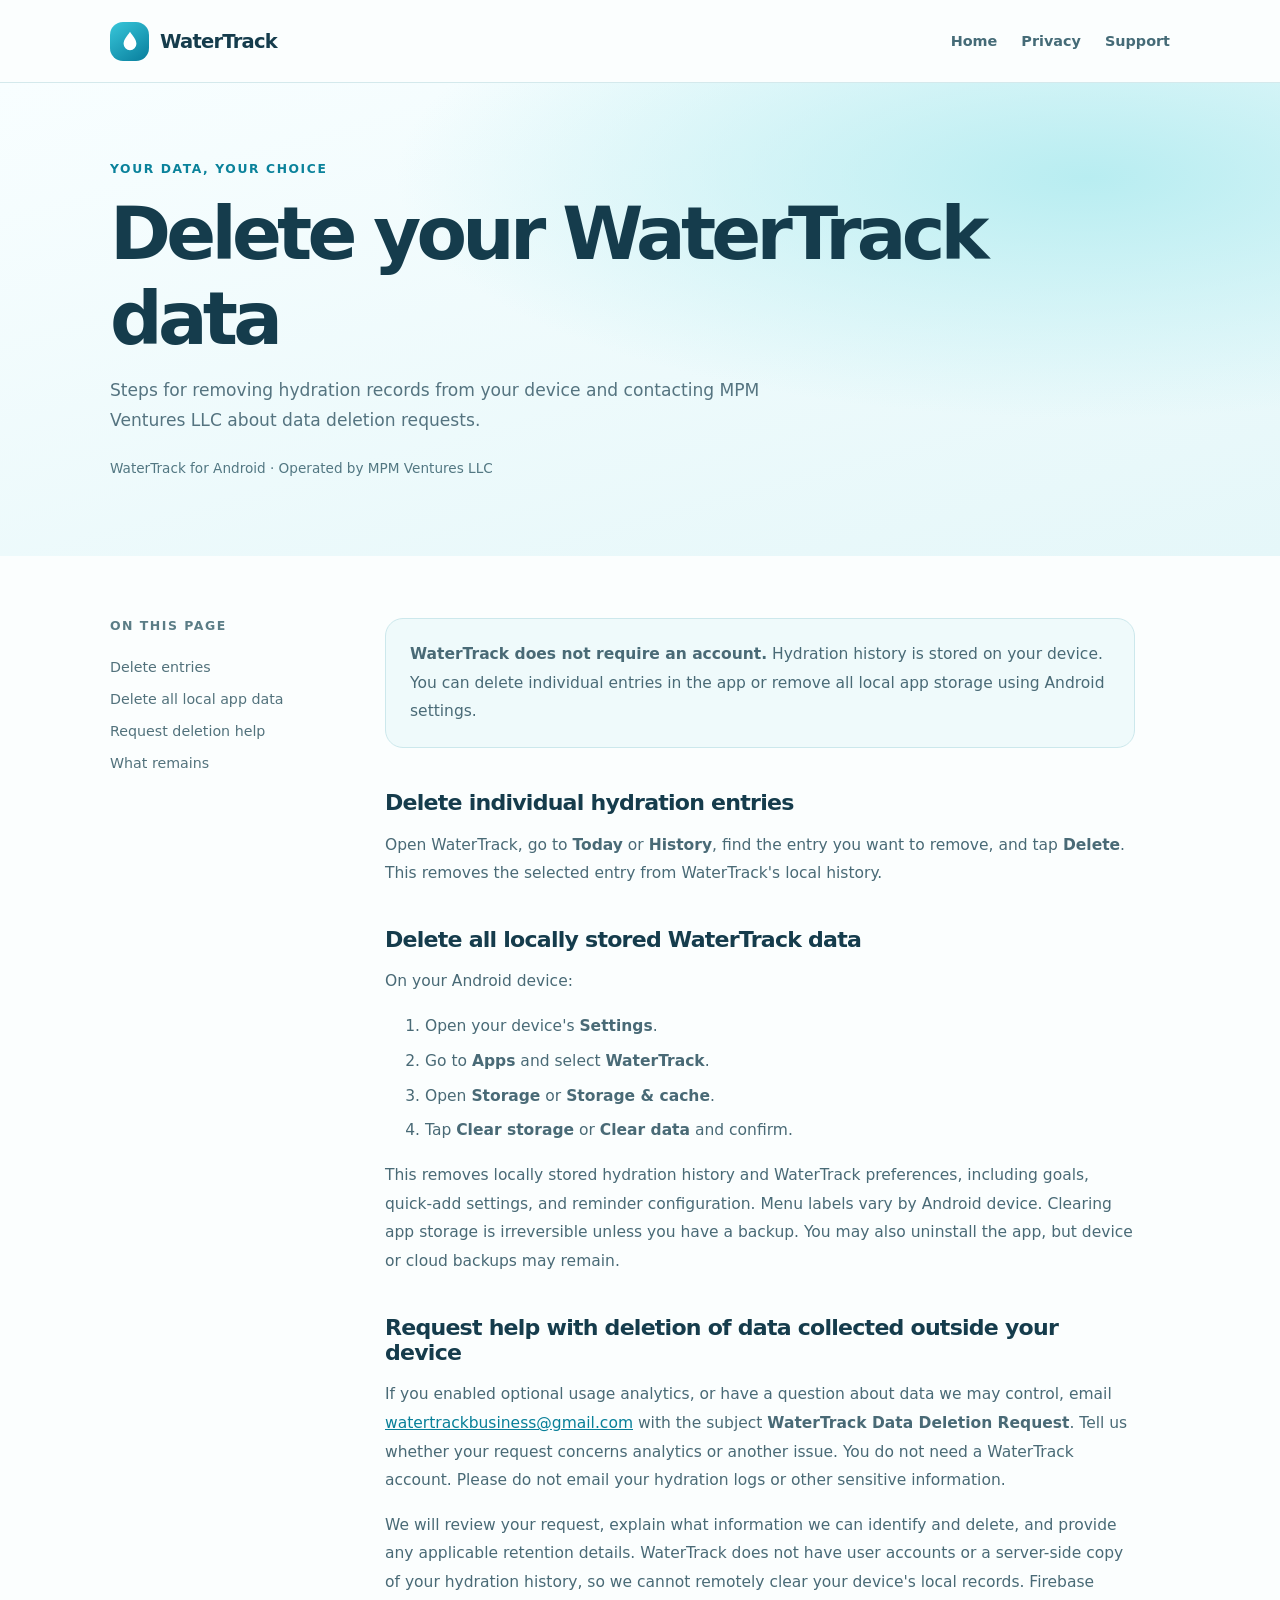
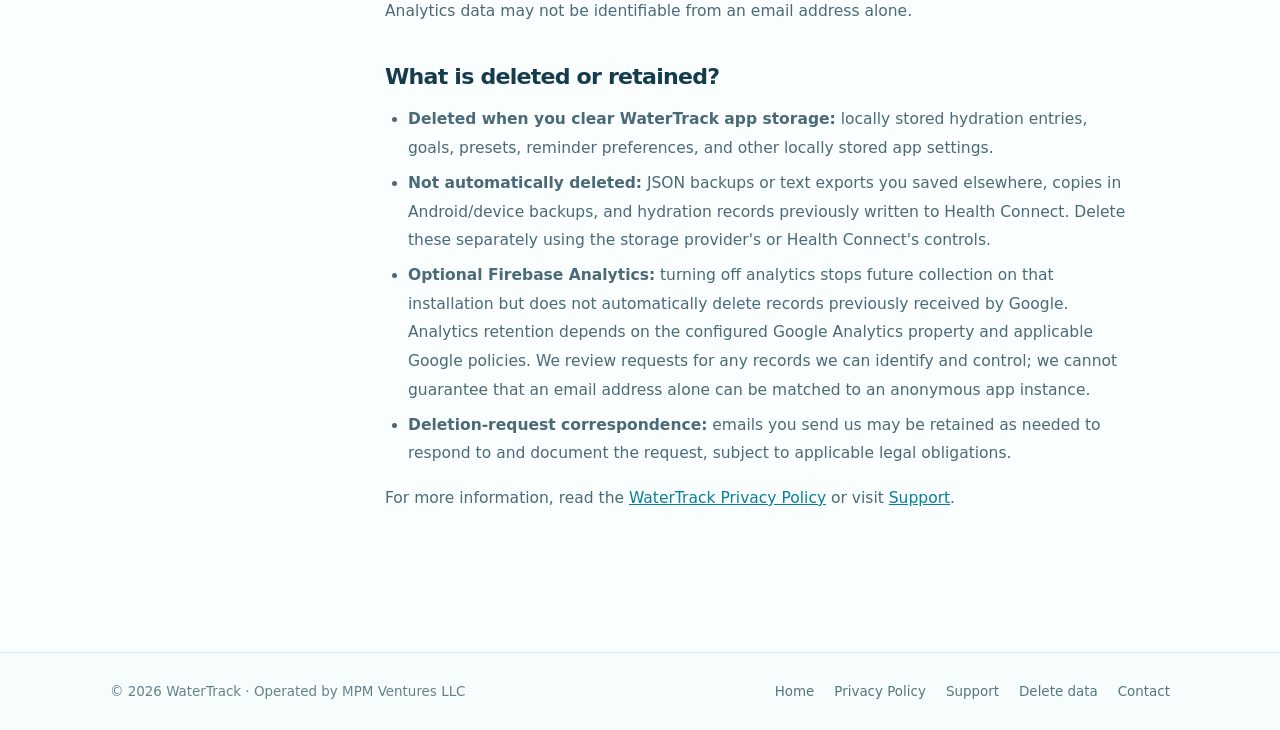
==== delete-data/index.html @ f66284e5 "Add WaterTrack data deletion page" ====
<!doctype html>
<html lang="en"><head><meta charset="utf-8"><meta name="viewport" content="width=device-width,initial-scale=1"><meta name="theme-color" content="#eaf9fb"><meta name="description" content="How to delete WaterTrack hydration records, clear app storage, and request help with data deletion."><title>Delete Your Data — WaterTrack</title><style>
:root{--ink:#153c4c;--muted:#557480;--teal:#087f98;--line:#d4e9ec}*{box-sizing:border-box}body{margin:0;background:#fbfefe;color:var(--ink);font-family:Inter,ui-sans-serif,system-ui,-apple-system,BlinkMacSystemFont,"Segoe UI",sans-serif;-webkit-font-smoothing:antialiased}a{color:var(--teal)}a:focus-visible{outline:3px solid #20b4c9;outline-offset:4px}.container{width:min(1060px,calc(100% - 40px));margin:auto}header{background:#fbfefe;border-bottom:1px solid var(--line)}nav{min-height:82px;display:flex;align-items:center;justify-content:space-between;gap:20px}.brand{display:inline-flex;align-items:center;gap:11px;text-decoration:none;color:var(--ink);font-weight:800;font-size:1.22rem;letter-spacing:-.04em}.brand-icon{width:39px;height:39px;border-radius:13px;display:grid;place-items:center;background:linear-gradient(145deg,#38c7da,#087d9c)}.brand-icon svg{width:22px;fill:white}.nav-links{display:flex;gap:24px;font-size:.9rem;font-weight:650}.nav-links a{text-decoration:none;color:#456b77}.nav-links a:hover{color:var(--teal)}.hero{background:radial-gradient(ellipse at 85% 20%,#b8edf1 0,transparent 45%),linear-gradient(165deg,#f8feff,#e5f7f9);padding:75px 0 80px}.eyebrow{color:#0a829b;text-transform:uppercase;letter-spacing:.13em;font-size:.77rem;font-weight:850}.hero h1{font-size:clamp(2.6rem,6vw,4.6rem);letter-spacing:-.065em;margin:14px 0 15px}.hero p{max-width:680px;color:var(--muted);line-height:1.75;font-size:1.07rem;margin:0}.meta{margin-top:24px;font-size:.85rem;color:#527782}.layout{display:grid;grid-template-columns:220px minmax(0,1fr);gap:55px;padding:62px 0 100px}.toc{align-self:start;position:sticky;top:24px}.toc strong{display:block;margin-bottom:18px;font-size:.78rem;text-transform:uppercase;letter-spacing:.12em;color:#5b7d86}.toc a{display:block;padding:8px 0;color:#52727c;text-decoration:none;font-size:.89rem}.toc a:hover{color:var(--teal)}article{max-width:750px}article section{margin-bottom:39px}article h2{font-size:1.38rem;letter-spacing:-.035em;margin:0 0 13px}article p,article li{line-height:1.85;color:#496a76;font-size:.97rem}article ul{padding-left:23px}article li{margin:6px 0}.summary{border:1px solid #cce8ec;background:#effafb;border-radius:18px;padding:21px 24px;margin-bottom:42px}.summary p{margin:0}.notice{font-size:.88rem;color:#5c7a84;border-left:3px solid #20b4c9;padding-left:16px}footer{border-top:1px solid var(--line);background:#f7fcfc}.footer-inner{display:flex;justify-content:space-between;align-items:center;gap:22px;padding:31px 0;color:#66818b;font-size:.84rem}.footer-links{display:flex;gap:20px}.footer-links a{text-decoration:none;color:#557680}@media(max-width:750px){.layout{grid-template-columns:1fr;gap:24px;padding-top:35px}.toc{position:static;border-bottom:1px solid var(--line);padding-bottom:20px}.toc a{display:inline-block;margin-right:15px}.hero{padding:56px 0 64px}.nav-links{gap:14px}.footer-inner{flex-direction:column;align-items:flex-start}.footer-links{flex-wrap:wrap}}
</style></head>
<body><header><nav class="container" aria-label="Main navigation"><a class="brand" href="/"><span class="brand-icon"><svg viewBox="0 0 24 24" aria-hidden="true"><path d="M12 2C9.5 6 5 10.6 5 15a7 7 0 0 0 14 0c0-4.4-4.5-9-7-13Z"/></svg></span>WaterTrack</a><div class="nav-links"><a href="/">Home</a><a href="/privacy">Privacy</a><a href="/support">Support</a></div></nav></header><main>
<div class="hero"><div class="container"><span class="eyebrow">Your data, your choice</span><h1>Delete your WaterTrack data</h1><p>Steps for removing hydration records from your device and contacting MPM Ventures LLC about data deletion requests.</p><div class="meta">WaterTrack for Android · Operated by MPM Ventures LLC</div></div></div>
<div class="container layout"><aside class="toc" aria-label="On this page"><strong>On this page</strong><a href="#entries">Delete entries</a><a href="#all-local">Delete all local app data</a><a href="#request">Request deletion help</a><a href="#retention">What remains</a></aside><article>
<div class="summary"><p><strong>WaterTrack does not require an account.</strong> Hydration history is stored on your device. You can delete individual entries in the app or remove all local app storage using Android settings.</p></div>
<section id="entries"><h2>Delete individual hydration entries</h2><p>Open WaterTrack, go to <strong>Today</strong> or <strong>History</strong>, find the entry you want to remove, and tap <strong>Delete</strong>. This removes the selected entry from WaterTrack's local history.</p></section>
<section id="all-local"><h2>Delete all locally stored WaterTrack data</h2><p>On your Android device:</p><ol><li>Open your device's <strong>Settings</strong>.</li><li>Go to <strong>Apps</strong> and select <strong>WaterTrack</strong>.</li><li>Open <strong>Storage</strong> or <strong>Storage &amp; cache</strong>.</li><li>Tap <strong>Clear storage</strong> or <strong>Clear data</strong> and confirm.</li></ol><p>This removes locally stored hydration history and WaterTrack preferences, including goals, quick-add settings, and reminder configuration. Menu labels vary by Android device. Clearing app storage is irreversible unless you have a backup. You may also uninstall the app, but device or cloud backups may remain.</p></section>
<section id="request"><h2>Request help with deletion of data collected outside your device</h2><p>If you enabled optional usage analytics, or have a question about data we may control, email <a href="mailto:watertrackbusiness@gmail.com?subject=WaterTrack%20Data%20Deletion%20Request">watertrackbusiness@gmail.com</a> with the subject <strong>WaterTrack Data Deletion Request</strong>. Tell us whether your request concerns analytics or another issue. You do not need a WaterTrack account. Please do not email your hydration logs or other sensitive information.</p><p>We will review your request, explain what information we can identify and delete, and provide any applicable retention details. WaterTrack does not have user accounts or a server-side copy of your hydration history, so we cannot remotely clear your device's local records. Firebase Analytics data may not be identifiable from an email address alone.</p></section>
<section id="retention"><h2>What is deleted or retained?</h2><ul><li><strong>Deleted when you clear WaterTrack app storage:</strong> locally stored hydration entries, goals, presets, reminder preferences, and other locally stored app settings.</li><li><strong>Not automatically deleted:</strong> JSON backups or text exports you saved elsewhere, copies in Android/device backups, and hydration records previously written to Health Connect. Delete these separately using the storage provider's or Health Connect's controls.</li><li><strong>Optional Firebase Analytics:</strong> turning off analytics stops future collection on that installation but does not automatically delete records previously received by Google. Analytics retention depends on the configured Google Analytics property and applicable Google policies. We review requests for any records we can identify and control; we cannot guarantee that an email address alone can be matched to an anonymous app instance.</li><li><strong>Deletion-request correspondence:</strong> emails you send us may be retained as needed to respond to and document the request, subject to applicable legal obligations.</li></ul><p>For more information, read the <a href="/privacy">WaterTrack Privacy Policy</a> or visit <a href="/support">Support</a>.</p></section>
</article></div></main><footer><div class="container footer-inner"><span>© 2026 WaterTrack · Operated by MPM Ventures LLC</span><div class="footer-links"><a href="/">Home</a><a href="/privacy">Privacy Policy</a><a href="/support">Support</a><a href="/delete-data/">Delete data</a><a href="mailto:watertrackbusiness@gmail.com">Contact</a></div></div></footer></body></html>
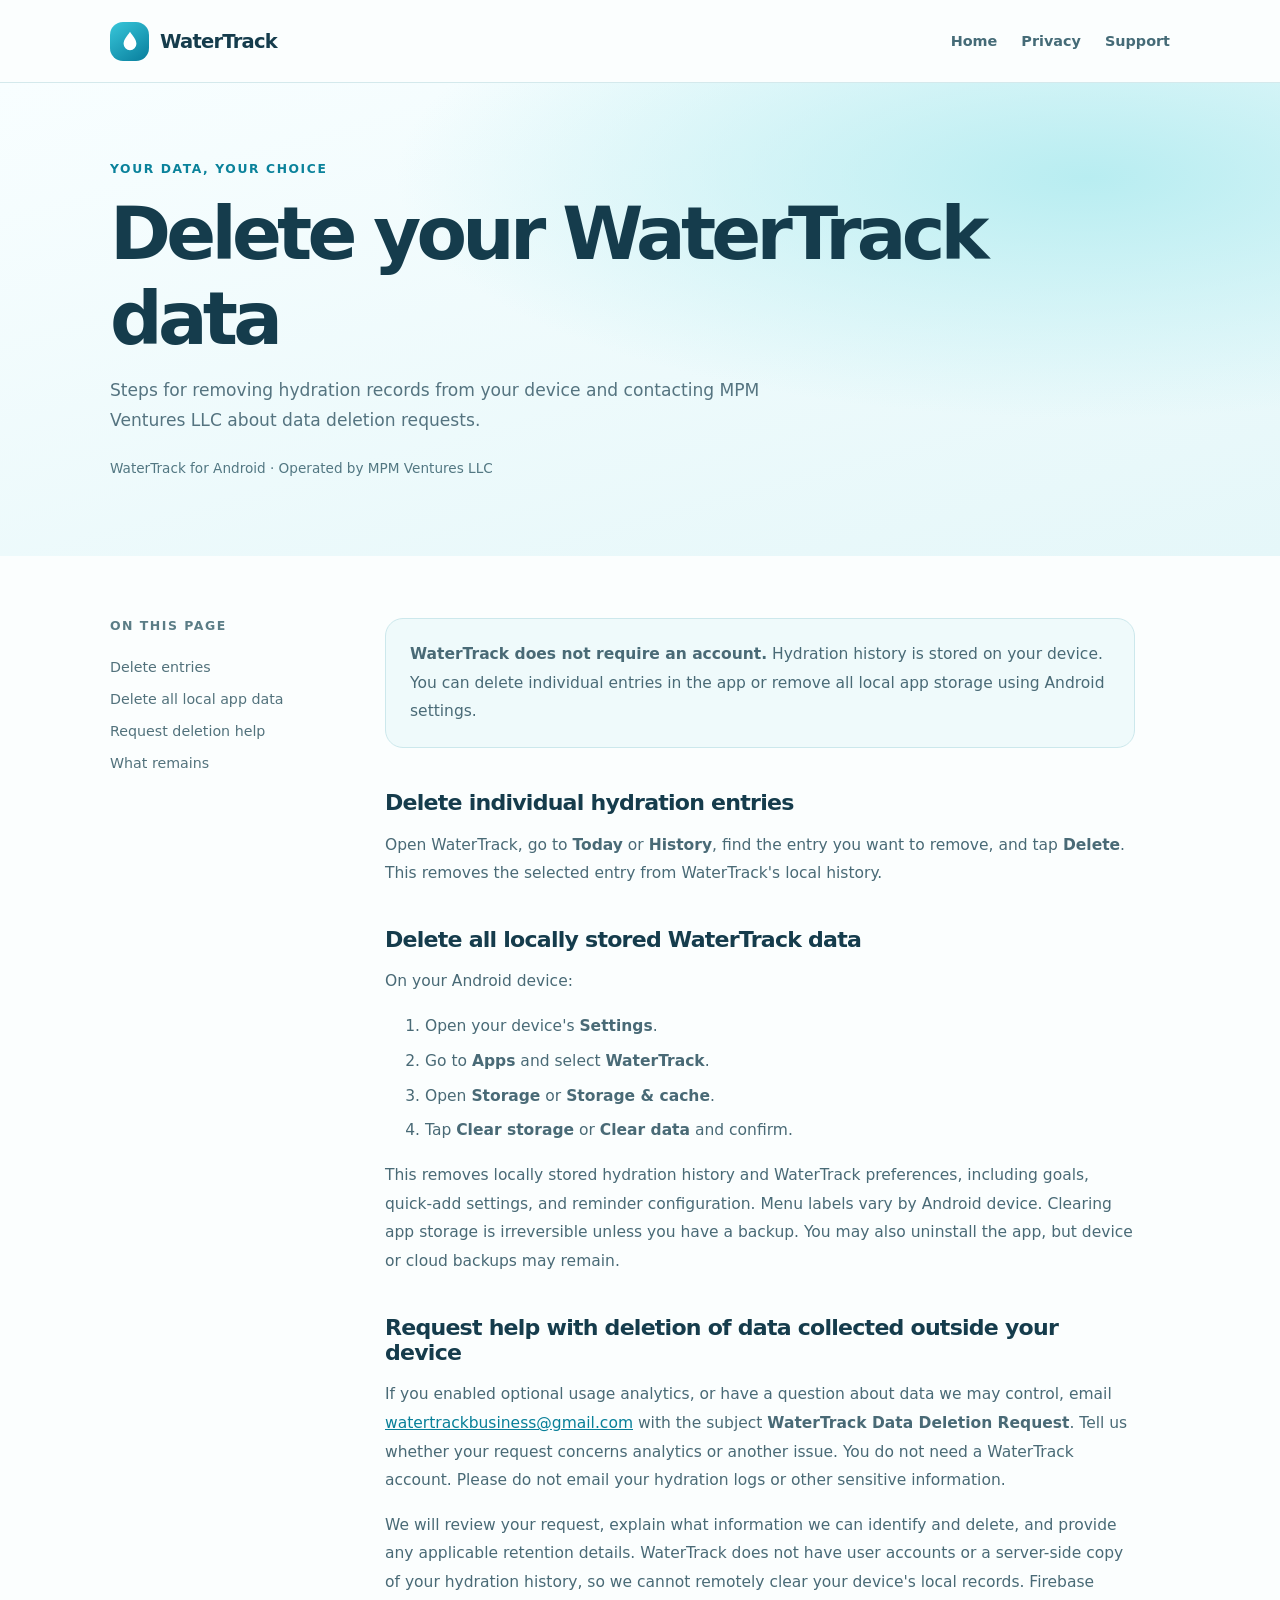
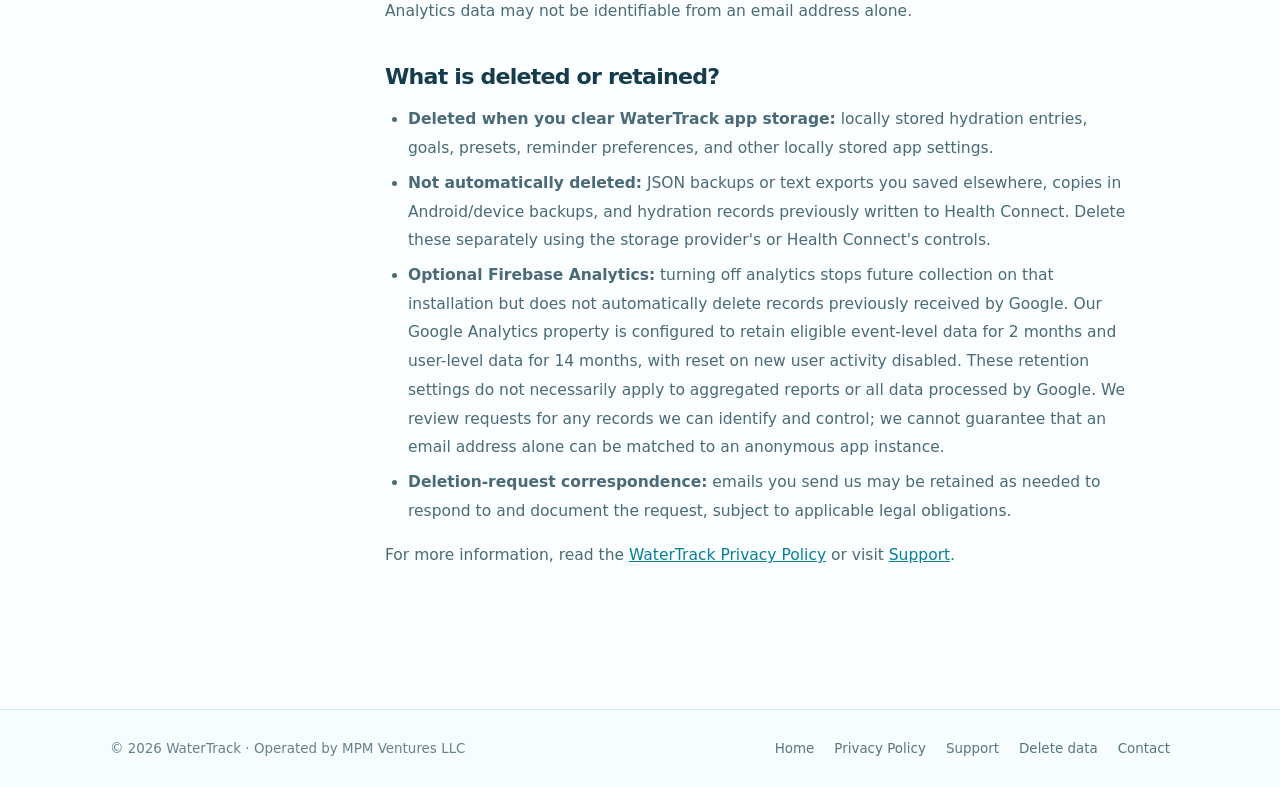
==== commit c22a619a: "Update WaterTrack privacy and analytics retention disclosures" ====
--- a/delete-data/index.html
+++ b/delete-data/index.html
@@ -9,5 +9,5 @@
 <section id="entries"><h2>Delete individual hydration entries</h2><p>Open WaterTrack, go to <strong>Today</strong> or <strong>History</strong>, find the entry you want to remove, and tap <strong>Delete</strong>. This removes the selected entry from WaterTrack's local history.</p></section>
 <section id="all-local"><h2>Delete all locally stored WaterTrack data</h2><p>On your Android device:</p><ol><li>Open your device's <strong>Settings</strong>.</li><li>Go to <strong>Apps</strong> and select <strong>WaterTrack</strong>.</li><li>Open <strong>Storage</strong> or <strong>Storage &amp; cache</strong>.</li><li>Tap <strong>Clear storage</strong> or <strong>Clear data</strong> and confirm.</li></ol><p>This removes locally stored hydration history and WaterTrack preferences, including goals, quick-add settings, and reminder configuration. Menu labels vary by Android device. Clearing app storage is irreversible unless you have a backup. You may also uninstall the app, but device or cloud backups may remain.</p></section>
 <section id="request"><h2>Request help with deletion of data collected outside your device</h2><p>If you enabled optional usage analytics, or have a question about data we may control, email <a href="mailto:watertrackbusiness@gmail.com?subject=WaterTrack%20Data%20Deletion%20Request">watertrackbusiness@gmail.com</a> with the subject <strong>WaterTrack Data Deletion Request</strong>. Tell us whether your request concerns analytics or another issue. You do not need a WaterTrack account. Please do not email your hydration logs or other sensitive information.</p><p>We will review your request, explain what information we can identify and delete, and provide any applicable retention details. WaterTrack does not have user accounts or a server-side copy of your hydration history, so we cannot remotely clear your device's local records. Firebase Analytics data may not be identifiable from an email address alone.</p></section>
-<section id="retention"><h2>What is deleted or retained?</h2><ul><li><strong>Deleted when you clear WaterTrack app storage:</strong> locally stored hydration entries, goals, presets, reminder preferences, and other locally stored app settings.</li><li><strong>Not automatically deleted:</strong> JSON backups or text exports you saved elsewhere, copies in Android/device backups, and hydration records previously written to Health Connect. Delete these separately using the storage provider's or Health Connect's controls.</li><li><strong>Optional Firebase Analytics:</strong> turning off analytics stops future collection on that installation but does not automatically delete records previously received by Google. Analytics retention depends on the configured Google Analytics property and applicable Google policies. We review requests for any records we can identify and control; we cannot guarantee that an email address alone can be matched to an anonymous app instance.</li><li><strong>Deletion-request correspondence:</strong> emails you send us may be retained as needed to respond to and document the request, subject to applicable legal obligations.</li></ul><p>For more information, read the <a href="/privacy">WaterTrack Privacy Policy</a> or visit <a href="/support">Support</a>.</p></section>
+<section id="retention"><h2>What is deleted or retained?</h2><ul><li><strong>Deleted when you clear WaterTrack app storage:</strong> locally stored hydration entries, goals, presets, reminder preferences, and other locally stored app settings.</li><li><strong>Not automatically deleted:</strong> JSON backups or text exports you saved elsewhere, copies in Android/device backups, and hydration records previously written to Health Connect. Delete these separately using the storage provider's or Health Connect's controls.</li><li><strong>Optional Firebase Analytics:</strong> turning off analytics stops future collection on that installation but does not automatically delete records previously received by Google. Our Google Analytics property is configured to retain eligible event-level data for 2 months and user-level data for 14 months, with reset on new user activity disabled. These retention settings do not necessarily apply to aggregated reports or all data processed by Google. We review requests for any records we can identify and control; we cannot guarantee that an email address alone can be matched to an anonymous app instance.</li><li><strong>Deletion-request correspondence:</strong> emails you send us may be retained as needed to respond to and document the request, subject to applicable legal obligations.</li></ul><p>For more information, read the <a href="/privacy">WaterTrack Privacy Policy</a> or visit <a href="/support">Support</a>.</p></section>
 </article></div></main><footer><div class="container footer-inner"><span>© 2026 WaterTrack · Operated by MPM Ventures LLC</span><div class="footer-links"><a href="/">Home</a><a href="/privacy">Privacy Policy</a><a href="/support">Support</a><a href="/delete-data/">Delete data</a><a href="mailto:watertrackbusiness@gmail.com">Contact</a></div></div></footer></body></html>
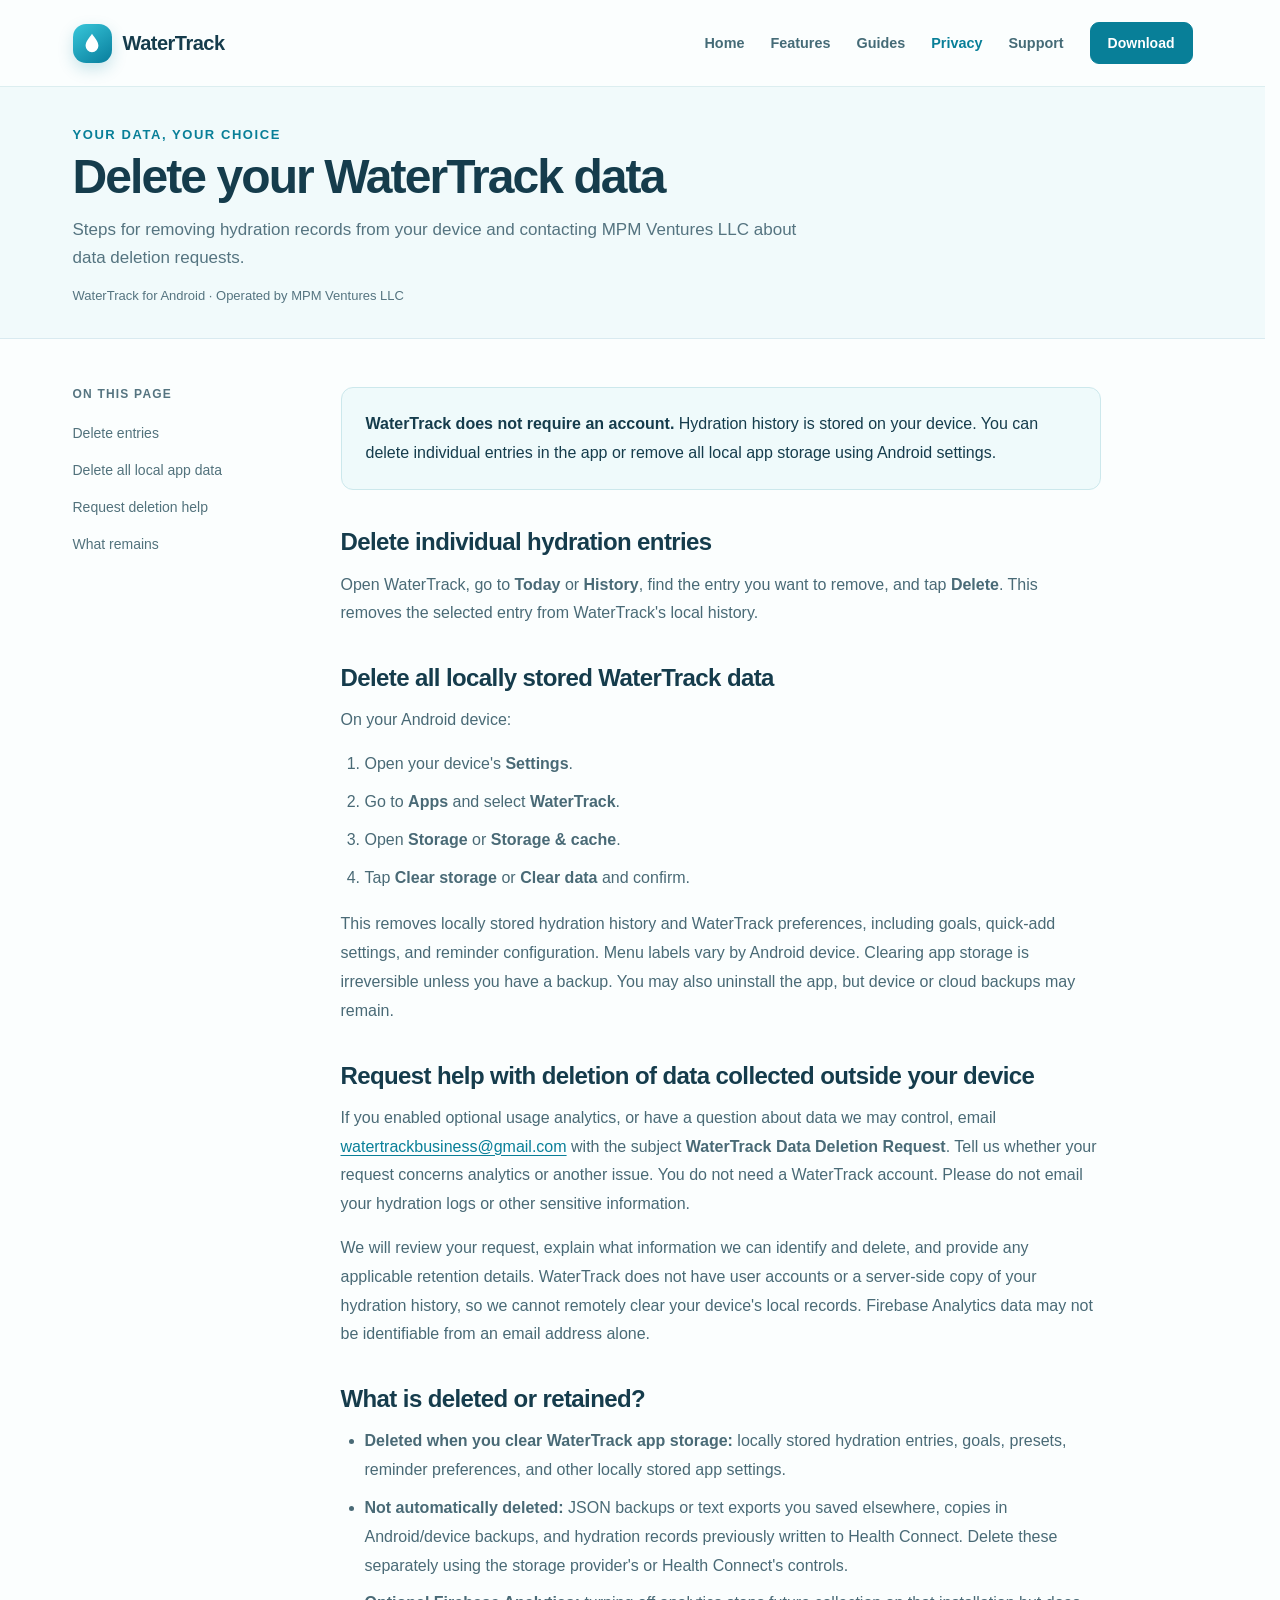
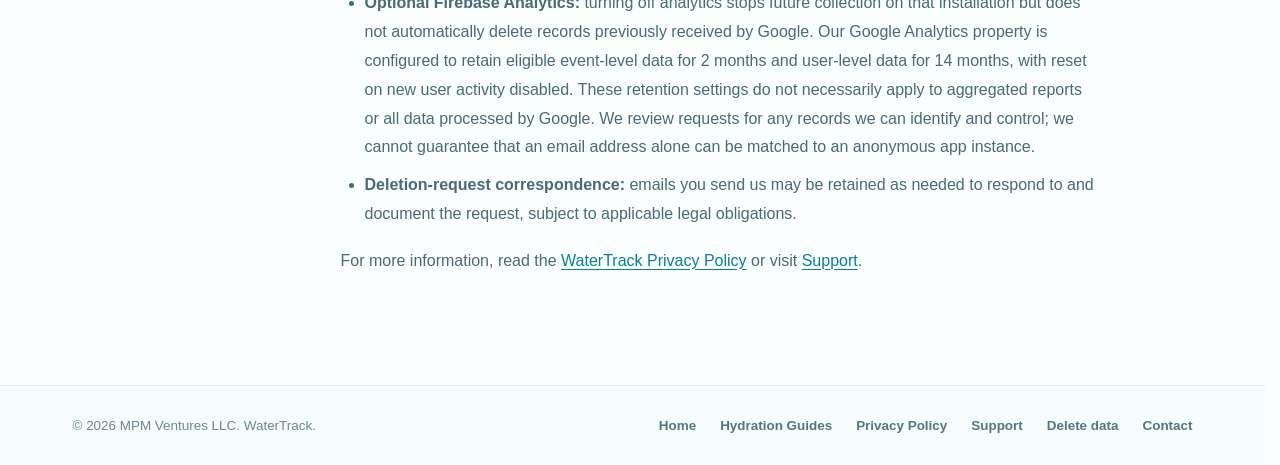
==== commit a8e17cc5: "Polish WaterTrack website for public launch" ====
--- a/delete-data/index.html
+++ b/delete-data/index.html
@@ -1,13 +1,381 @@
-<!doctype html>
-<html lang="en"><head><meta charset="utf-8"><meta name="viewport" content="width=device-width,initial-scale=1"><meta name="theme-color" content="#eaf9fb"><meta name="description" content="How to delete WaterTrack hydration records, clear app storage, and request help with data deletion."><title>Delete Your Data — WaterTrack</title><style>
-:root{--ink:#153c4c;--muted:#557480;--teal:#087f98;--line:#d4e9ec}*{box-sizing:border-box}body{margin:0;background:#fbfefe;color:var(--ink);font-family:Inter,ui-sans-serif,system-ui,-apple-system,BlinkMacSystemFont,"Segoe UI",sans-serif;-webkit-font-smoothing:antialiased}a{color:var(--teal)}a:focus-visible{outline:3px solid #20b4c9;outline-offset:4px}.container{width:min(1060px,calc(100% - 40px));margin:auto}header{background:#fbfefe;border-bottom:1px solid var(--line)}nav{min-height:82px;display:flex;align-items:center;justify-content:space-between;gap:20px}.brand{display:inline-flex;align-items:center;gap:11px;text-decoration:none;color:var(--ink);font-weight:800;font-size:1.22rem;letter-spacing:-.04em}.brand-icon{width:39px;height:39px;border-radius:13px;display:grid;place-items:center;background:linear-gradient(145deg,#38c7da,#087d9c)}.brand-icon svg{width:22px;fill:white}.nav-links{display:flex;gap:24px;font-size:.9rem;font-weight:650}.nav-links a{text-decoration:none;color:#456b77}.nav-links a:hover{color:var(--teal)}.hero{background:radial-gradient(ellipse at 85% 20%,#b8edf1 0,transparent 45%),linear-gradient(165deg,#f8feff,#e5f7f9);padding:75px 0 80px}.eyebrow{color:#0a829b;text-transform:uppercase;letter-spacing:.13em;font-size:.77rem;font-weight:850}.hero h1{font-size:clamp(2.6rem,6vw,4.6rem);letter-spacing:-.065em;margin:14px 0 15px}.hero p{max-width:680px;color:var(--muted);line-height:1.75;font-size:1.07rem;margin:0}.meta{margin-top:24px;font-size:.85rem;color:#527782}.layout{display:grid;grid-template-columns:220px minmax(0,1fr);gap:55px;padding:62px 0 100px}.toc{align-self:start;position:sticky;top:24px}.toc strong{display:block;margin-bottom:18px;font-size:.78rem;text-transform:uppercase;letter-spacing:.12em;color:#5b7d86}.toc a{display:block;padding:8px 0;color:#52727c;text-decoration:none;font-size:.89rem}.toc a:hover{color:var(--teal)}article{max-width:750px}article section{margin-bottom:39px}article h2{font-size:1.38rem;letter-spacing:-.035em;margin:0 0 13px}article p,article li{line-height:1.85;color:#496a76;font-size:.97rem}article ul{padding-left:23px}article li{margin:6px 0}.summary{border:1px solid #cce8ec;background:#effafb;border-radius:18px;padding:21px 24px;margin-bottom:42px}.summary p{margin:0}.notice{font-size:.88rem;color:#5c7a84;border-left:3px solid #20b4c9;padding-left:16px}footer{border-top:1px solid var(--line);background:#f7fcfc}.footer-inner{display:flex;justify-content:space-between;align-items:center;gap:22px;padding:31px 0;color:#66818b;font-size:.84rem}.footer-links{display:flex;gap:20px}.footer-links a{text-decoration:none;color:#557680}@media(max-width:750px){.layout{grid-template-columns:1fr;gap:24px;padding-top:35px}.toc{position:static;border-bottom:1px solid var(--line);padding-bottom:20px}.toc a{display:inline-block;margin-right:15px}.hero{padding:56px 0 64px}.nav-links{gap:14px}.footer-inner{flex-direction:column;align-items:flex-start}.footer-links{flex-wrap:wrap}}
-</style></head>
-<body><header><nav class="container" aria-label="Main navigation"><a class="brand" href="/"><span class="brand-icon"><svg viewBox="0 0 24 24" aria-hidden="true"><path d="M12 2C9.5 6 5 10.6 5 15a7 7 0 0 0 14 0c0-4.4-4.5-9-7-13Z"/></svg></span>WaterTrack</a><div class="nav-links"><a href="/">Home</a><a href="/privacy">Privacy</a><a href="/support">Support</a></div></nav></header><main>
-<div class="hero"><div class="container"><span class="eyebrow">Your data, your choice</span><h1>Delete your WaterTrack data</h1><p>Steps for removing hydration records from your device and contacting MPM Ventures LLC about data deletion requests.</p><div class="meta">WaterTrack for Android · Operated by MPM Ventures LLC</div></div></div>
-<div class="container layout"><aside class="toc" aria-label="On this page"><strong>On this page</strong><a href="#entries">Delete entries</a><a href="#all-local">Delete all local app data</a><a href="#request">Request deletion help</a><a href="#retention">What remains</a></aside><article>
-<div class="summary"><p><strong>WaterTrack does not require an account.</strong> Hydration history is stored on your device. You can delete individual entries in the app or remove all local app storage using Android settings.</p></div>
-<section id="entries"><h2>Delete individual hydration entries</h2><p>Open WaterTrack, go to <strong>Today</strong> or <strong>History</strong>, find the entry you want to remove, and tap <strong>Delete</strong>. This removes the selected entry from WaterTrack's local history.</p></section>
-<section id="all-local"><h2>Delete all locally stored WaterTrack data</h2><p>On your Android device:</p><ol><li>Open your device's <strong>Settings</strong>.</li><li>Go to <strong>Apps</strong> and select <strong>WaterTrack</strong>.</li><li>Open <strong>Storage</strong> or <strong>Storage &amp; cache</strong>.</li><li>Tap <strong>Clear storage</strong> or <strong>Clear data</strong> and confirm.</li></ol><p>This removes locally stored hydration history and WaterTrack preferences, including goals, quick-add settings, and reminder configuration. Menu labels vary by Android device. Clearing app storage is irreversible unless you have a backup. You may also uninstall the app, but device or cloud backups may remain.</p></section>
-<section id="request"><h2>Request help with deletion of data collected outside your device</h2><p>If you enabled optional usage analytics, or have a question about data we may control, email <a href="mailto:watertrackbusiness@gmail.com?subject=WaterTrack%20Data%20Deletion%20Request">watertrackbusiness@gmail.com</a> with the subject <strong>WaterTrack Data Deletion Request</strong>. Tell us whether your request concerns analytics or another issue. You do not need a WaterTrack account. Please do not email your hydration logs or other sensitive information.</p><p>We will review your request, explain what information we can identify and delete, and provide any applicable retention details. WaterTrack does not have user accounts or a server-side copy of your hydration history, so we cannot remotely clear your device's local records. Firebase Analytics data may not be identifiable from an email address alone.</p></section>
-<section id="retention"><h2>What is deleted or retained?</h2><ul><li><strong>Deleted when you clear WaterTrack app storage:</strong> locally stored hydration entries, goals, presets, reminder preferences, and other locally stored app settings.</li><li><strong>Not automatically deleted:</strong> JSON backups or text exports you saved elsewhere, copies in Android/device backups, and hydration records previously written to Health Connect. Delete these separately using the storage provider's or Health Connect's controls.</li><li><strong>Optional Firebase Analytics:</strong> turning off analytics stops future collection on that installation but does not automatically delete records previously received by Google. Our Google Analytics property is configured to retain eligible event-level data for 2 months and user-level data for 14 months, with reset on new user activity disabled. These retention settings do not necessarily apply to aggregated reports or all data processed by Google. We review requests for any records we can identify and control; we cannot guarantee that an email address alone can be matched to an anonymous app instance.</li><li><strong>Deletion-request correspondence:</strong> emails you send us may be retained as needed to respond to and document the request, subject to applicable legal obligations.</li></ul><p>For more information, read the <a href="/privacy">WaterTrack Privacy Policy</a> or visit <a href="/support">Support</a>.</p></section>
-</article></div></main><footer><div class="container footer-inner"><span>© 2026 WaterTrack · Operated by MPM Ventures LLC</span><div class="footer-links"><a href="/">Home</a><a href="/privacy">Privacy Policy</a><a href="/support">Support</a><a href="/delete-data/">Delete data</a><a href="mailto:watertrackbusiness@gmail.com">Contact</a></div></div></footer></body></html>
+
+<!DOCTYPE html>
+<html lang="en">
+<head>
+  <meta charset="utf-8">
+  <meta name="viewport" content="width=device-width, initial-scale=1">
+  <meta name="theme-color" content="#eaf9fb">
+  <meta name="description" content="How to delete WaterTrack hydration records, clear app storage, and request help with data deletion.">
+  <title>Delete Your Data — WaterTrack</title>
+
+  <link rel="canonical" href="https://watertrackapp.com/delete-data/">
+  <link rel="icon" type="image/svg+xml" href="/favicon.svg">
+  <link rel="stylesheet" href="/site.css">
+  <link rel="stylesheet" href="/article.css">
+
+  <style>
+    /* Delete Data page-specific layout */
+
+    .delete-page {
+      background: #fbfefe;
+      color: #153c4c;
+    }
+
+    .delete-page .hero {
+      background: #f0fafb;
+      border-bottom: 1px solid #d4e9ec;
+      padding: 40px 0 36px;
+    }
+
+    .delete-page .hero h1 {
+      max-width: 900px;
+    }
+
+    .delete-page .hero .meta {
+      margin-top: 16px;
+      font-size: 13px;
+      color: #557480;
+    }
+
+    .delete-page .layout {
+      width: min(1120px, calc(100% - 48px));
+      margin: 0 auto;
+      display: grid;
+      grid-template-columns: 220px minmax(0, 1fr);
+      gap: 48px;
+      padding: 48px 0 76px;
+    }
+
+    .delete-page .toc {
+      align-self: start;
+      position: sticky;
+      top: 24px;
+    }
+
+    .delete-page .toc strong {
+      display: block;
+      margin-bottom: 14px;
+      color: #557480;
+      font-size: 12px;
+      font-weight: 700;
+      letter-spacing: 0.1em;
+      text-transform: uppercase;
+    }
+
+    .delete-page .toc a {
+      display: block;
+      padding: 8px 0;
+      color: #52727c;
+      text-decoration: none;
+      font-size: 14px;
+      line-height: 1.5;
+    }
+
+    .delete-page .toc a:hover {
+      color: #087f98;
+    }
+
+    .delete-page .layout article {
+      width: 100%;
+      max-width: 760px;
+      margin: 0;
+      padding: 0;
+      font-size: 16px;
+      line-height: 1.8;
+    }
+
+    .delete-page article section {
+      margin-bottom: 36px;
+      scroll-margin-top: 24px;
+    }
+
+    .delete-page article h2 {
+      margin: 0 0 13px;
+      font-size: 24px;
+      line-height: 1.3;
+      letter-spacing: -0.025em;
+    }
+
+    .delete-page article p,
+    .delete-page article li {
+      color: #496a76;
+      font-size: 16px;
+      line-height: 1.8;
+    }
+
+    .delete-page article p {
+      margin: 0 0 15px;
+    }
+
+    .delete-page article ul,
+    .delete-page article ol {
+      padding-left: 24px;
+      margin: 12px 0 18px;
+    }
+
+    .delete-page article li {
+      margin-bottom: 9px;
+    }
+
+    .delete-page article a {
+      color: #087f98;
+      text-underline-offset: 3px;
+    }
+
+    .delete-page .summary {
+      padding: 22px 24px;
+      margin: 0 0 36px;
+      border: 1px solid #cce8ec;
+      border-radius: 12px;
+      background: #effafb;
+    }
+
+    .delete-page .summary p {
+      margin: 0;
+      color: #153c4c;
+    }
+
+    @media (max-width: 750px) {
+      .delete-page .hero {
+        padding: 34px 0;
+      }
+
+      .delete-page .layout {
+        width: calc(100% - 36px);
+        grid-template-columns: 1fr;
+        gap: 28px;
+        padding: 34px 0 60px;
+      }
+
+      .delete-page .toc {
+        position: static;
+        padding-bottom: 18px;
+        border-bottom: 1px solid #d4e9ec;
+      }
+
+      .delete-page .toc a {
+        display: inline-block;
+        margin-right: 18px;
+      }
+
+      .delete-page article h2 {
+        font-size: 22px;
+      }
+    }
+  </style>
+</head>
+
+<body class="delete-page">
+
+  <header class="wt-site-header">
+    <nav class="wt-shell" aria-label="Main navigation">
+
+      <a class="wt-brand" href="/" aria-label="WaterTrack home">
+        <span class="wt-brand-icon">
+          <svg viewBox="0 0 24 24" aria-hidden="true">
+            <path d="M12 2C9.5 6 5 10.6 5 15a7 7 0 0 0 14 0c0-4.4-4.5-9-7-13Z"></path>
+          </svg>
+        </span>
+        WaterTrack
+      </a>
+
+      <div class="wt-links">
+        <a href="/">Home</a>
+        <a href="/#features">Features</a>
+        <a href="/guides/">Guides</a>
+        <a href="/privacy/" aria-current="page">Privacy</a>
+        <a href="/support/">Support</a>
+        <a
+          class="wt-download"
+          href="https://play.google.com/store/apps/details?id=com.mpmventures.watertrack"
+          target="_blank"
+          rel="noopener noreferrer"
+        >Download</a>
+      </div>
+
+    </nav>
+  </header>
+
+  <main>
+
+    <section class="hero" aria-labelledby="page-title">
+      <div class="container">
+
+        <span class="eyebrow">Your data, your choice</span>
+
+        <h1 id="page-title">Delete your WaterTrack data</h1>
+
+        <p>
+          Steps for removing hydration records from your device and
+          contacting MPM Ventures LLC about data deletion requests.
+        </p>
+
+        <div class="meta">
+          WaterTrack for Android · Operated by MPM Ventures LLC
+        </div>
+
+      </div>
+    </section>
+
+    <div class="layout">
+
+      <aside class="toc" aria-label="On this page">
+        <strong>On this page</strong>
+        <a href="#entries">Delete entries</a>
+        <a href="#all-local">Delete all local app data</a>
+        <a href="#request">Request deletion help</a>
+        <a href="#retention">What remains</a>
+      </aside>
+
+      <article>
+
+        <div class="summary">
+          <p>
+            <strong>WaterTrack does not require an account.</strong>
+            Hydration history is stored on your device. You can delete
+            individual entries in the app or remove all local app
+            storage using Android settings.
+          </p>
+        </div>
+
+        <section id="entries">
+          <h2>Delete individual hydration entries</h2>
+
+          <p>
+            Open WaterTrack, go to <strong>Today</strong> or
+            <strong>History</strong>, find the entry you want to remove,
+            and tap <strong>Delete</strong>. This removes the selected
+            entry from WaterTrack's local history.
+          </p>
+        </section>
+
+        <section id="all-local">
+          <h2>Delete all locally stored WaterTrack data</h2>
+
+          <p>On your Android device:</p>
+
+          <ol>
+            <li>Open your device's <strong>Settings</strong>.</li>
+            <li>
+              Go to <strong>Apps</strong> and select
+              <strong>WaterTrack</strong>.
+            </li>
+            <li>
+              Open <strong>Storage</strong> or
+              <strong>Storage &amp; cache</strong>.
+            </li>
+            <li>
+              Tap <strong>Clear storage</strong> or
+              <strong>Clear data</strong> and confirm.
+            </li>
+          </ol>
+
+          <p>
+            This removes locally stored hydration history and WaterTrack
+            preferences, including goals, quick-add settings, and
+            reminder configuration. Menu labels vary by Android device.
+            Clearing app storage is irreversible unless you have a
+            backup. You may also uninstall the app, but device or cloud
+            backups may remain.
+          </p>
+        </section>
+
+        <section id="request">
+          <h2>
+            Request help with deletion of data collected outside your device
+          </h2>
+
+          <p>
+            If you enabled optional usage analytics, or have a question
+            about data we may control, email
+            <a href="mailto:watertrackbusiness@gmail.com?subject=WaterTrack%20Data%20Deletion%20Request">watertrackbusiness@gmail.com</a>
+            with the subject
+            <strong>WaterTrack Data Deletion Request</strong>.
+            Tell us whether your request concerns analytics or another
+            issue. You do not need a WaterTrack account. Please do not
+            email your hydration logs or other sensitive information.
+          </p>
+
+          <p>
+            We will review your request, explain what information we can
+            identify and delete, and provide any applicable retention
+            details. WaterTrack does not have user accounts or a
+            server-side copy of your hydration history, so we cannot
+            remotely clear your device's local records. Firebase
+            Analytics data may not be identifiable from an email address
+            alone.
+          </p>
+        </section>
+
+        <section id="retention">
+          <h2>What is deleted or retained?</h2>
+
+          <ul>
+            <li>
+              <strong>Deleted when you clear WaterTrack app storage:</strong>
+              locally stored hydration entries, goals, presets,
+              reminder preferences, and other locally stored app settings.
+            </li>
+
+            <li>
+              <strong>Not automatically deleted:</strong>
+              JSON backups or text exports you saved elsewhere, copies
+              in Android/device backups, and hydration records previously
+              written to Health Connect. Delete these separately using
+              the storage provider's or Health Connect's controls.
+            </li>
+
+            <li>
+              <strong>Optional Firebase Analytics:</strong>
+              turning off analytics stops future collection on that
+              installation but does not automatically delete records
+              previously received by Google. Our Google Analytics
+              property is configured to retain eligible event-level
+              data for 2 months and user-level data for 14 months, with
+              reset on new user activity disabled. These retention
+              settings do not necessarily apply to aggregated reports
+              or all data processed by Google. We review requests for
+              any records we can identify and control; we cannot
+              guarantee that an email address alone can be matched to
+              an anonymous app instance.
+            </li>
+
+            <li>
+              <strong>Deletion-request correspondence:</strong>
+              emails you send us may be retained as needed to respond
+              to and document the request, subject to applicable legal
+              obligations.
+            </li>
+          </ul>
+
+          <p>
+            For more information, read the
+            <a href="/privacy/">WaterTrack Privacy Policy</a>
+            or visit <a href="/support/">Support</a>.
+          </p>
+        </section>
+
+      </article>
+    </div>
+
+  </main>
+
+  <footer class="wt-site-footer">
+    <div class="wt-shell">
+
+      <span>© 2026 MPM Ventures LLC. WaterTrack.</span>
+
+      <div class="wt-footer-links">
+        <a href="/">Home</a>
+        <a href="/guides/">Hydration Guides</a>
+        <a href="/privacy/">Privacy Policy</a>
+        <a href="/support/">Support</a>
+        <a href="/delete-data/">Delete data</a>
+        <a href="mailto:watertrackbusiness@gmail.com">Contact</a>
+      </div>
+
+    </div>
+  </footer>
+
+</body>
+</html>
--- a/site.css
+++ b/site.css
@@ -0,0 +1,346 @@
+
+/*
+ * WaterTrack — Shared Website Styles
+ * Navigation, footer, typography, and common page elements.
+ */
+
+:root {
+  --wt-ink: #153c4c;
+  --wt-muted: #557480;
+  --wt-teal: #087f98;
+  --wt-teal-hover: #076c83;
+  --wt-aqua: #20b4c9;
+  --wt-border: #d9eaf0;
+  --wt-header-bg: #fbfefe;
+  --wt-footer-bg: #f7fcfc;
+  --wt-hero-bg: #f1fafb;
+}
+
+/* =========================================
+   GLOBAL
+   ========================================= */
+
+html {
+  scroll-behavior: smooth;
+
+  /*
+   * Reserve space for the vertical scrollbar.
+   * Prevents horizontal shifting between
+   * short and long pages.
+   */
+  scrollbar-gutter: stable;
+}
+
+html,
+body,
+button,
+input,
+select,
+textarea {
+  font-family: Helvetica, Arial, sans-serif;
+}
+
+.wt-site-header,
+.wt-site-footer,
+.wt-site-header *,
+.wt-site-footer * {
+  box-sizing: border-box;
+}
+
+.wt-site-header,
+.wt-site-footer {
+  font-family: Helvetica, Arial, sans-serif;
+}
+
+.wt-site-header a,
+.wt-site-footer a {
+  text-decoration: none;
+  color: inherit;
+}
+
+.wt-site-header a:focus-visible,
+.wt-site-footer a:focus-visible {
+  outline: 3px solid var(--wt-aqua);
+  outline-offset: 4px;
+  border-radius: 5px;
+}
+
+/* =========================================
+   SHARED CONTAINER
+   ========================================= */
+
+.wt-site-header .wt-shell,
+.wt-site-footer .wt-shell {
+  width: min(1120px, calc(100% - 48px));
+  margin-inline: auto;
+}
+
+/* =========================================
+   HEADER
+   ========================================= */
+
+.wt-site-header {
+  position: relative;
+  z-index: 10;
+  background: var(--wt-header-bg);
+  border-bottom: 1px solid #dceef0;
+  color: var(--wt-ink);
+}
+
+.wt-site-header .wt-shell {
+  min-height: 86px;
+  display: flex;
+  align-items: center;
+  justify-content: space-between;
+  gap: 24px;
+}
+
+/* Brand */
+
+.wt-site-header .wt-brand {
+  display: inline-flex;
+  align-items: center;
+  gap: 11px;
+
+  font-family: Helvetica, Arial, sans-serif;
+  font-size: 1.25rem;
+  font-weight: 700;
+  letter-spacing: -0.025em;
+  white-space: nowrap;
+}
+
+.wt-site-header .wt-brand-icon {
+  width: 39px;
+  height: 39px;
+  flex-shrink: 0;
+
+  border-radius: 13px;
+  display: grid;
+  place-items: center;
+
+  background: linear-gradient(
+    145deg,
+    #38c7da,
+    #087d9c
+  );
+
+  box-shadow: 0 6px 16px rgba(4, 127, 152, 0.2);
+}
+
+.wt-site-header .wt-brand-icon svg {
+  width: 22px;
+  height: 22px;
+  fill: #fff;
+}
+
+/* Navigation */
+
+.wt-site-header .wt-links {
+  display: flex;
+  align-items: center;
+  gap: 26px;
+
+  font-size: 0.9rem;
+  font-weight: 650;
+  color: #456b77;
+}
+
+.wt-site-header .wt-links a:hover {
+  color: var(--wt-teal);
+}
+
+.wt-site-header .wt-links a[aria-current="page"] {
+  color: var(--wt-teal);
+}
+
+/* Download button */
+
+.wt-site-header .wt-links .wt-download {
+  display: inline-flex;
+  align-items: center;
+  justify-content: center;
+
+  box-sizing: border-box;
+  min-height: 42px;
+  padding: 10px 17px;
+
+  border: 1px solid var(--wt-teal);
+  border-radius: 9px;
+
+  background: var(--wt-teal);
+  color: #fff;
+
+  font-family: Helvetica, Arial, sans-serif;
+  font-size: 14px;
+  font-weight: 700;
+  line-height: 20px;
+  letter-spacing: normal;
+  white-space: nowrap;
+}
+
+.wt-site-header .wt-links .wt-download:hover {
+  background: var(--wt-teal-hover);
+  border-color: var(--wt-teal-hover);
+  color: #fff;
+}
+
+.wt-site-header .wt-links .wt-download:focus-visible {
+  outline: 3px solid var(--wt-aqua);
+  outline-offset: 3px;
+}
+
+/* Legacy support button compatibility */
+
+.wt-site-header .wt-links .wt-support {
+  border: 1px solid #b9dfe5;
+  padding: 11px 17px;
+  border-radius: 9px;
+  color: #126d82;
+  background: #f0fbfc;
+}
+
+/* =========================================
+   FOOTER
+   ========================================= */
+
+.wt-site-footer {
+  border-top: 1px solid #e0edef;
+  background: var(--wt-footer-bg);
+  color: #6b8790;
+  font-size: 0.84rem;
+}
+
+.wt-site-footer .wt-shell {
+  display: flex;
+  align-items: center;
+  justify-content: space-between;
+  gap: 24px;
+  padding: 32px 0;
+}
+
+.wt-site-footer .wt-footer-links {
+  display: flex;
+  flex-wrap: wrap;
+  gap: 24px;
+
+  font-weight: 650;
+  color: #557680;
+}
+
+.wt-site-footer a:hover {
+  color: var(--wt-teal);
+}
+
+/* =========================================
+   SHARED INTERIOR PAGE HERO
+   ========================================= */
+
+body:has(.hero) .hero {
+  background: var(--wt-hero-bg);
+  padding: 40px 0 35px;
+  border-bottom: 1px solid var(--wt-border);
+}
+
+body:has(.hero) .hero h1 {
+  font-size: clamp(36px, 4vw, 48px);
+  line-height: 1.12;
+  letter-spacing: -0.04em;
+  font-weight: 700;
+  margin: 8px 0 12px;
+}
+
+body:has(.hero) .hero p {
+  font-size: 17px;
+  line-height: 1.65;
+}
+
+body:has(.hero) .hero .eyebrow {
+  font-size: 13px;
+  letter-spacing: 0.12em;
+}
+
+body:has(.hero) .hero .container {
+  width: min(1120px, calc(100% - 48px));
+  margin-inline: auto;
+}
+
+/* =========================================
+   SHORT PAGE FOOTER ALIGNMENT
+   ========================================= */
+
+body.wt-guides-index {
+  min-height: 100vh;
+  display: flex;
+  flex-direction: column;
+}
+
+body.wt-guides-index > main {
+  flex: 1 0 auto;
+  width: 100%;
+}
+
+body.wt-guides-index > .wt-site-footer {
+  margin-top: auto;
+}
+
+/* =========================================
+   TABLET AND MOBILE
+   ========================================= */
+
+@media (max-width: 750px) {
+  .wt-site-header .wt-shell {
+    min-height: 72px;
+    padding: 14px 0;
+
+    align-items: flex-start;
+    flex-direction: column;
+    gap: 13px;
+  }
+
+  .wt-site-header .wt-links {
+    width: 100%;
+    flex-wrap: wrap;
+    gap: 12px 20px;
+    font-size: 0.84rem;
+  }
+
+  .wt-site-header .wt-links .wt-support {
+    padding: 6px 12px;
+  }
+
+  .wt-site-footer .wt-shell {
+    align-items: flex-start;
+    flex-direction: column;
+    gap: 14px;
+  }
+
+  .wt-site-footer .wt-footer-links {
+    gap: 12px 20px;
+  }
+
+  body:has(.hero) .hero {
+    padding: 34px 0;
+  }
+}
+
+@media (max-width: 420px) {
+  .wt-site-header .wt-shell,
+  .wt-site-footer .wt-shell {
+    width: calc(100% - 36px);
+  }
+
+  .wt-site-header .wt-links {
+    gap: 10px 14px;
+    font-size: 0.8rem;
+  }
+}
+
+/* =========================================
+   ACCESSIBILITY
+   ========================================= */
+
+@media (prefers-reduced-motion: reduce) {
+  html {
+    scroll-behavior: auto;
+  }
+}
--- a/article.css
+++ b/article.css
@@ -0,0 +1,228 @@
+
+/* WaterTrack — article and information pages */
+
+:root {
+  --article-ink: #153c4c;
+  --article-muted: #557480;
+  --article-teal: #087f98;
+  --article-line: #d4e9ec;
+}
+
+html {
+  scroll-behavior: smooth;
+}
+
+body {
+  margin: 0;
+  background: #fff;
+  color: var(--article-ink);
+  font-family: Helvetica, Arial, sans-serif;
+  -webkit-font-smoothing: antialiased;
+}
+
+body > main {
+  min-height: 55vh;
+}
+
+.hero {
+  background: #f0fafb;
+  border-bottom: 1px solid var(--article-line);
+  padding: 40px 0 36px;
+}
+
+.hero::after {
+  display: none !important;
+}
+
+.hero .wrap,
+.hero .container {
+  width: min(1120px, calc(100% - 48px));
+  max-width: 1120px;
+  margin-inline: auto;
+  padding-inline: 0;
+}
+
+.hero .eyebrow {
+  display: block;
+  color: var(--article-teal);
+  text-transform: uppercase;
+  font-size: 12px;
+  font-weight: 750;
+  letter-spacing: 0.12em;
+}
+
+.hero h1 {
+  max-width: 900px;
+  margin: 12px 0 14px;
+  font-size: clamp(34px, 4vw, 48px);
+  line-height: 1.13;
+  letter-spacing: -0.04em;
+  color: var(--article-ink);
+}
+
+.hero .deck,
+.hero p {
+  max-width: 750px;
+  margin: 0;
+  color: var(--article-muted);
+  font-size: 16px;
+  line-height: 1.75;
+}
+
+.hero .meta {
+  margin-top: 16px;
+  color: var(--article-muted);
+  font-size: 13px;
+}
+
+main article {
+  max-width: 760px;
+  margin: 44px auto 76px;
+  padding: 0 24px;
+  font-size: 16px;
+  line-height: 1.8;
+}
+
+main article h2 {
+  margin: 36px 0 12px;
+  font-size: 24px;
+  line-height: 1.3;
+  letter-spacing: -0.025em;
+}
+
+main article h3 {
+  margin: 25px 0 10px;
+  font-size: 19px;
+  line-height: 1.4;
+}
+
+main article p {
+  margin: 12px 0;
+}
+
+main article a {
+  color: var(--article-teal);
+  text-underline-offset: 3px;
+}
+
+main article .note,
+main article .summary {
+  margin: 22px 0;
+  padding: 20px 22px;
+  background: #effafb;
+  border: 1px solid #cce8ec;
+  border-radius: 12px;
+  color: var(--article-ink);
+}
+
+main article .toc {
+  margin: 25px 0;
+  padding: 20px 24px;
+  background: #f7fcfd;
+  border: 1px solid var(--article-line);
+  border-radius: 12px;
+}
+
+main article .cta {
+  margin: 36px 0;
+  padding: 24px 28px;
+  background: #effafb;
+  border: 1px solid #cce8ec;
+  border-radius: 12px;
+}
+
+main article .cta h2 {
+  margin-top: 0;
+}
+
+main article table {
+  width: 100%;
+  border-collapse: collapse;
+  margin: 24px 0;
+  font-size: 15px;
+}
+
+main article th,
+main article td {
+  padding: 12px;
+  text-align: left;
+  border-bottom: 1px solid var(--article-line);
+}
+
+main article th {
+  background: #effafb;
+}
+
+main article .source-list {
+  font-size: 14px;
+  overflow-wrap: anywhere;
+}
+
+/* Delete Data page: preserve its two-column layout */
+
+main .layout {
+  width: min(1120px, calc(100% - 48px));
+  margin-inline: auto;
+  display: grid;
+  grid-template-columns: 220px minmax(0, 1fr);
+  gap: 48px;
+  padding: 48px 0 76px;
+}
+
+main .layout > .toc {
+  align-self: start;
+  position: sticky;
+  top: 24px;
+}
+
+main .layout article {
+  width: 100%;
+  max-width: 760px;
+  margin: 0;
+  padding: 0;
+}
+
+main .layout article section {
+  margin-bottom: 34px;
+}
+
+main .layout article section h2 {
+  margin-top: 0;
+}
+
+@media (max-width: 750px) {
+  .hero {
+    padding: 34px 0;
+  }
+
+  .hero .wrap,
+  .hero .container,
+  main .layout {
+    width: calc(100% - 36px);
+  }
+
+  main article {
+    padding: 0 18px;
+    margin-top: 30px;
+  }
+
+  main .layout {
+    grid-template-columns: 1fr;
+    gap: 25px;
+  }
+
+  main .layout > .toc {
+    position: static;
+  }
+
+  main article table {
+    display: block;
+    overflow-x: auto;
+  }
+}
+
+@media (prefers-reduced-motion: reduce) {
+  html {
+    scroll-behavior: auto;
+  }
+}
